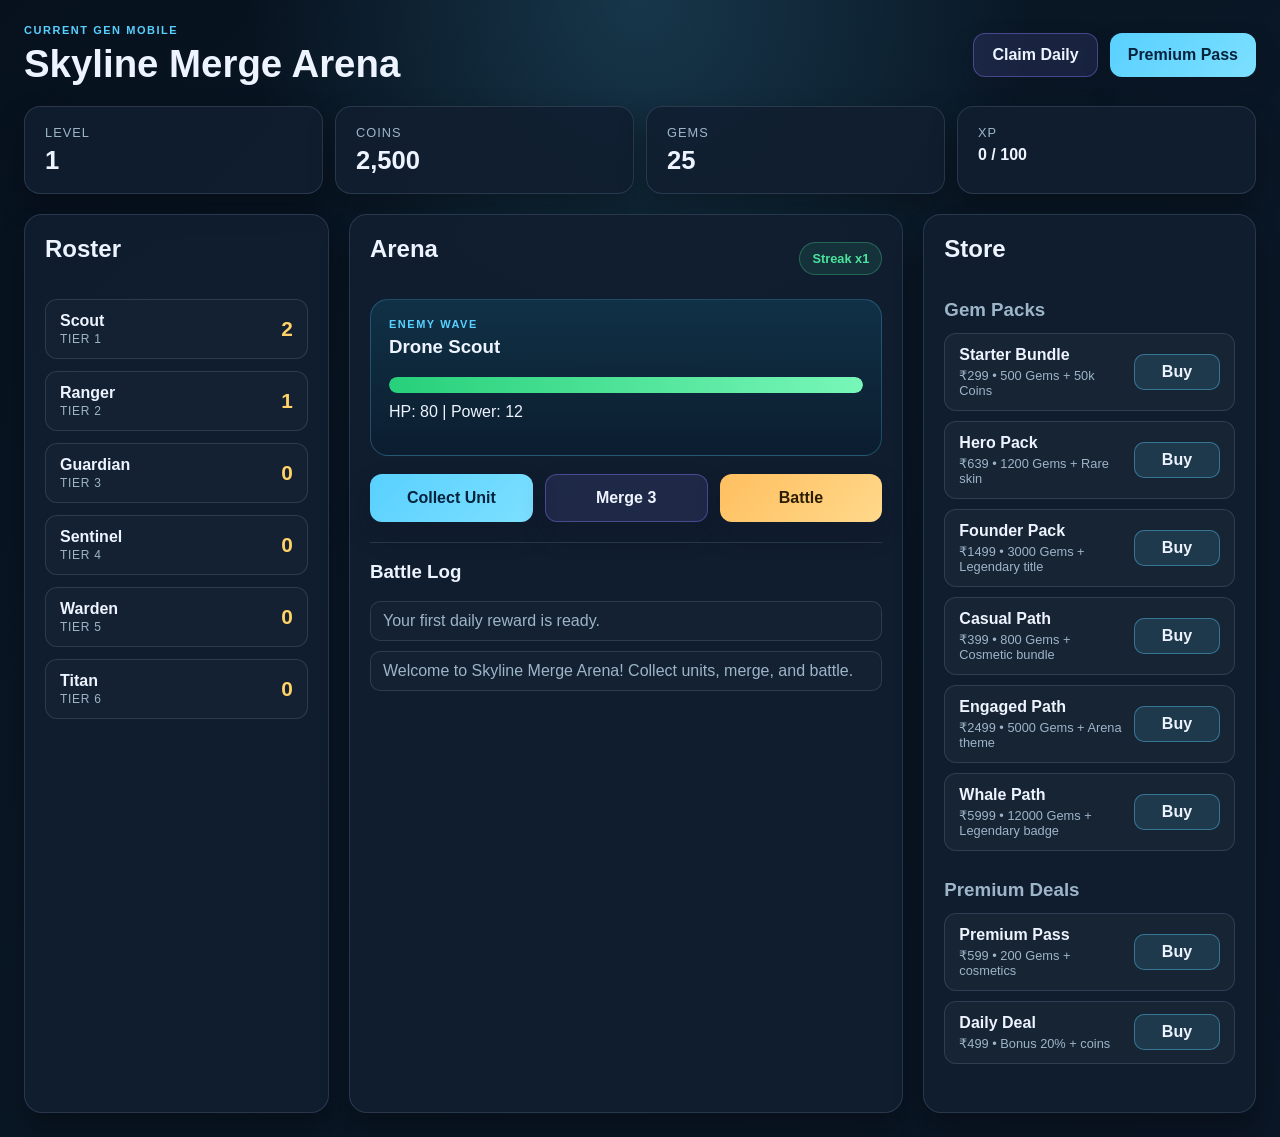
==== index.html @ 73dbbdb8 "Create a playable browser game prototype with merge gameplay, battle system, progression, and premiu" ====
<!DOCTYPE html>
<html lang="en">
  <head>
    <meta charset="UTF-8" />
    <meta name="viewport" content="width=device-width, initial-scale=1.0" />
    <title>Skyline Merge Arena</title>
    <link rel="stylesheet" href="style.css" />
  </head>
  <body>
    <div class="app-shell">
      <header class="topbar">
        <div>
          <p class="eyebrow">CURRENT GEN MOBILE</p>
          <h1>Skyline Merge Arena</h1>
        </div>
        <div class="topbar-actions">
          <button id="dailyRewardBtn" class="secondary">Claim Daily</button>
          <button id="premiumPassBtn" class="primary">Premium Pass</button>
        </div>
      </header>

      <section class="hud">
        <div class="stat-card">
          <span class="label">Level</span>
          <strong id="levelValue">1</strong>
        </div>
        <div class="stat-card">
          <span class="label">Coins</span>
          <strong id="coinsValue">2500</strong>
        </div>
        <div class="stat-card">
          <span class="label">Gems</span>
          <strong id="gemsValue">25</strong>
        </div>
        <div class="stat-card xp-card">
          <span class="label">XP</span>
          <strong id="xpValue">0 / 100</strong>
        </div>
      </section>

      <main class="game-layout">
        <aside class="panel left-panel">
          <div class="panel-header">
            <h2>Roster</h2>
          </div>
          <div id="inventoryList" class="inventory-list"></div>
        </aside>

        <section class="panel arena-panel">
          <div class="panel-header space-between">
            <h2>Arena</h2>
            <div class="pill" id="streakPill">Streak x1</div>
          </div>

          <div class="battle-panel">
            <div class="enemy-card">
              <p class="eyebrow">Enemy Wave</p>
              <h3 id="enemyName">Drone Scout</h3>
              <div class="life-bar">
                <span id="enemyHpBar"></span>
              </div>
              <p id="enemyStats">HP: 80 | Power: 12</p>
            </div>

            <div class="arena-controls">
              <button id="collectBtn" class="primary large">Collect Unit</button>
              <button id="mergeBtn" class="secondary large">Merge 3</button>
              <button id="battleBtn" class="accent large">Battle</button>
            </div>
          </div>

          <div class="log-panel">
            <h3>Battle Log</h3>
            <ul id="logList"></ul>
          </div>
        </section>

        <aside class="panel right-panel">
          <div class="panel-header">
            <h2>Store</h2>
          </div>

          <div class="store-section">
            <h3>Gem Packs</h3>
            <div id="gemShop" class="store-list"></div>
          </div>

          <div class="store-section">
            <h3>Premium Deals</h3>
            <div id="premiumShop" class="store-list"></div>
          </div>
        </aside>
      </main>
    </div>

    <script src="script.js"></script>
  </body>
</html>
---- style.css ----
* {
  box-sizing: border-box;
}

:root {
  --bg: #07111e;
  --bg-alt: #0f1e31;
  --panel: rgba(17, 30, 48, 0.9);
  --panel-strong: rgba(24, 44, 65, 0.96);
  --line: rgba(153, 177, 210, 0.18);
  --text: #edf3ff;
  --muted: #9db5c9;
  --primary: #58d0ff;
  --secondary: #8d7dff;
  --accent: #ffbf5f;
  --success: #4ae39c;
  --danger: #ff6b6b;
  --gold: #ffd166;
  --shadow: rgba(0, 0, 0, 0.3);
}

html, body {
  margin: 0;
  min-height: 100%;
  background:
    radial-gradient(circle at top, rgba(88, 208, 255, 0.18), transparent 30%),
    linear-gradient(135deg, var(--bg) 0%, #091725 40%, #0b1626 100%);
  color: var(--text);
  font-family: Inter, "Segoe UI", sans-serif;
}

body {
  padding: 24px;
}

button {
  border: 0;
  border-radius: 12px;
  font: inherit;
  cursor: pointer;
  transition: transform 0.15s ease, filter 0.2s ease;
}

button:hover {
  transform: translateY(-1px);
  filter: brightness(1.06);
}

.app-shell {
  max-width: 1500px;
  margin: 0 auto;
}

.topbar {
  display: flex;
  justify-content: space-between;
  align-items: center;
  margin-bottom: 20px;
}

.eyebrow {
  margin: 0 0 6px;
  color: var(--primary);
  text-transform: uppercase;
  letter-spacing: 0.14em;
  font-size: 11px;
  font-weight: 700;
}

h1, h2, h3, p {
  margin-top: 0;
}

h1 {
  margin-bottom: 0;
  font-size: clamp(2rem, 3vw, 3rem);
}

.topbar-actions {
  display: flex;
  gap: 12px;
}

.primary, .secondary, .accent {
  padding: 12px 18px;
  font-weight: 700;
  box-shadow: 0 12px 24px rgba(17, 20, 34, 0.25);
}

.primary {
  background: linear-gradient(135deg, var(--primary), #7de0ff);
  color: #06233d;
}

.secondary {
  background: rgba(141, 125, 255, 0.12);
  border: 1px solid rgba(141, 125, 255, 0.4);
  color: var(--text);
}

.accent {
  background: linear-gradient(135deg, var(--accent), #ffd98b);
  color: #2d1e00;
}

.large {
  padding: 14px 18px;
  width: 100%;
}

.hud {
  display: grid;
  grid-template-columns: repeat(4, minmax(140px, 1fr));
  gap: 12px;
  margin-bottom: 20px;
}

.stat-card {
  background: var(--panel);
  border: 1px solid var(--line);
  border-radius: 16px;
  box-shadow: 0 12px 28px var(--shadow);
  padding: 18px 20px;
  display: flex;
  flex-direction: column;
  gap: 6px;
}

.label {
  color: var(--muted);
  font-size: 0.8rem;
  text-transform: uppercase;
  letter-spacing: 0.08em;
}

#coinsValue, #gemsValue, #levelValue {
  font-size: clamp(1.5rem, 2vw, 2.2rem);
}

.game-layout {
  display: grid;
  grid-template-columns: 1.1fr 2fr 1.2fr;
  gap: 20px;
}

.panel {
  background: var(--panel);
  border: 1px solid var(--line);
  border-radius: 18px;
  box-shadow: 0 18px 28px var(--shadow);
  padding: 20px;
}

.panel-header {
  display: flex;
  align-items: center;
  justify-content: space-between;
  margin-bottom: 16px;
}

.space-between {
  justify-content: space-between;
}

.pill {
  display: inline-flex;
  align-items: center;
  padding: 8px 12px;
  border-radius: 999px;
  background: rgba(74, 227, 156, 0.1);
  color: var(--success);
  border: 1px solid rgba(74, 227, 156, 0.3);
  font-size: 0.8rem;
  font-weight: 700;
}

.inventory-list {
  display: grid;
  gap: 12px;
}

.unit-entry {
  display: flex;
  justify-content: space-between;
  align-items: center;
  padding: 12px 14px;
  border-radius: 12px;
  background: rgba(255, 255, 255, 0.02);
  border: 1px solid var(--line);
}

.unit-left {
  display: flex;
  flex-direction: column;
  gap: 2px;
}

.unit-name {
  font-weight: 700;
}

.unit-tier {
  font-size: 0.75rem;
  color: var(--muted);
  letter-spacing: 0.06em;
  text-transform: uppercase;
}

.unit-count {
  font-weight: 800;
  font-size: 1.3rem;
  color: var(--gold);
}

.battle-panel {
  display: grid;
  gap: 18px;
  margin-bottom: 20px;
}

.enemy-card {
  padding: 18px;
  background: linear-gradient(180deg, rgba(17, 51, 73, 0.9), rgba(11, 30, 48, 0.84));
  border-radius: 18px;
  border: 1px solid rgba(88, 208, 255, 0.25);
}

.life-bar {
  width: 100%;
  height: 16px;
  border-radius: 999px;
  background: rgba(255, 255, 255, 0.08);
  display: block;
  overflow: hidden;
  margin: 12px 0 10px;
}

.life-bar span {
  display: block;
  height: 100%;
  width: 100%;
  background: linear-gradient(90deg, #27d07a, #78f7b8);
  border-radius: inherit;
}

.arena-controls {
  display: grid;
  grid-template-columns: repeat(3, 1fr);
  gap: 12px;
}

.log-panel {
  border-top: 1px solid var(--line);
  padding-top: 18px;
}

.log-panel ul {
  list-style: none;
  padding: 0;
  margin: 0;
  display: grid;
  gap: 10px;
}

.log-panel li {
  background: rgba(255, 255, 255, 0.02);
  border: 1px solid var(--line);
  border-radius: 10px;
  padding: 10px 12px;
  color: var(--muted);
}

.store-section {
  margin-bottom: 28px;
}

.store-section h3 {
  margin-bottom: 12px;
  color: var(--muted);
}

.store-list {
  display: grid;
  gap: 10px;
}

.store-item {
  display: grid;
  grid-template-columns: 1fr auto;
  gap: 8px;
  align-items: center;
  padding: 12px 14px;
  border-radius: 12px;
  background: rgba(255, 255, 255, 0.03);
  border: 1px solid var(--line);
}

.store-info {
  display: flex;
  flex-direction: column;
  gap: 4px;
}

.store-name {
  font-weight: 700;
}

.store-meta {
  color: var(--muted);
  font-size: 0.8rem;
}

.buy-btn {
  min-width: 86px;
  padding: 8px 10px;
  border-radius: 10px;
  background: rgba(88, 208, 255, 0.12);
  color: var(--text);
  border: 1px solid rgba(88, 208, 255, 0.4);
  font-weight: 700;
}

@media (max-width: 1100px) {
  .game-layout {
    grid-template-columns: 1fr;
  }

  .hud {
    grid-template-columns: repeat(2, minmax(140px, 1fr));
  }
}

@media (max-width: 600px) {
  body {
    padding: 12px;
  }

  .topbar {
    flex-direction: column;
    align-items: flex-start;
    gap: 12px;
  }

  .arena-controls {
    grid-template-columns: 1fr;
  }
}
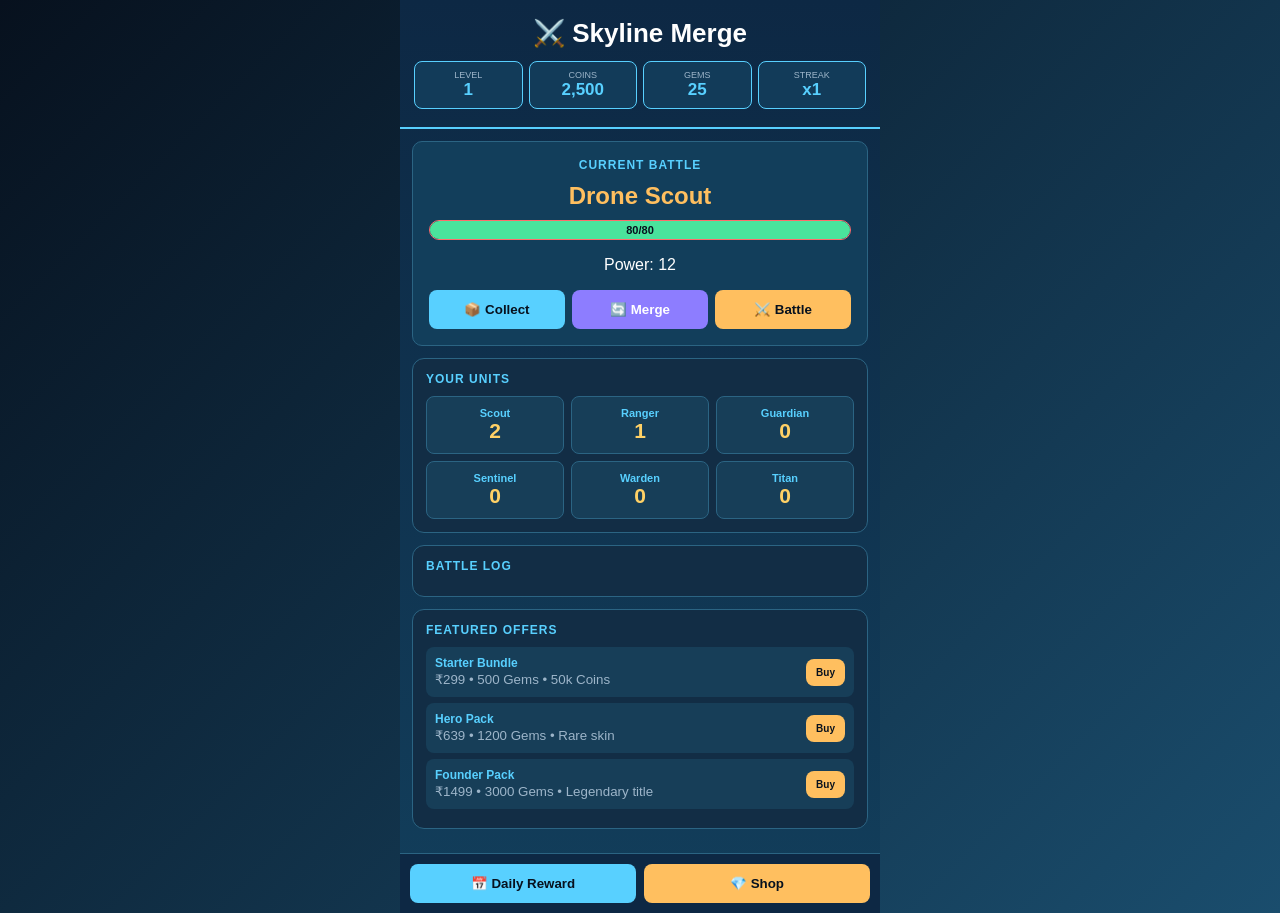
==== commit c85b4326: "Fix game UI so it works as a single playable mobile web page" ====
--- a/index.html
+++ b/index.html
@@ -1,98 +1,14 @@
 <!DOCTYPE html>
 <html lang="en">
-  <head>
-    <meta charset="UTF-8" />
-    <meta name="viewport" content="width=device-width, initial-scale=1.0" />
-    <title>Skyline Merge Arena</title>
-    <link rel="stylesheet" href="style.css" />
-  </head>
-  <body>
-    <div class="app-shell">
-      <header class="topbar">
-        <div>
-          <p class="eyebrow">CURRENT GEN MOBILE</p>
-          <h1>Skyline Merge Arena</h1>
-        </div>
-        <div class="topbar-actions">
-          <button id="dailyRewardBtn" class="secondary">Claim Daily</button>
-          <button id="premiumPassBtn" class="primary">Premium Pass</button>
-        </div>
-      </header>
-
-      <section class="hud">
-        <div class="stat-card">
-          <span class="label">Level</span>
-          <strong id="levelValue">1</strong>
-        </div>
-        <div class="stat-card">
-          <span class="label">Coins</span>
-          <strong id="coinsValue">2500</strong>
-        </div>
-        <div class="stat-card">
-          <span class="label">Gems</span>
-          <strong id="gemsValue">25</strong>
-        </div>
-        <div class="stat-card xp-card">
-          <span class="label">XP</span>
-          <strong id="xpValue">0 / 100</strong>
-        </div>
-      </section>
-
-      <main class="game-layout">
-        <aside class="panel left-panel">
-          <div class="panel-header">
-            <h2>Roster</h2>
-          </div>
-          <div id="inventoryList" class="inventory-list"></div>
-        </aside>
-
-        <section class="panel arena-panel">
-          <div class="panel-header space-between">
-            <h2>Arena</h2>
-            <div class="pill" id="streakPill">Streak x1</div>
-          </div>
-
-          <div class="battle-panel">
-            <div class="enemy-card">
-              <p class="eyebrow">Enemy Wave</p>
-              <h3 id="enemyName">Drone Scout</h3>
-              <div class="life-bar">
-                <span id="enemyHpBar"></span>
-              </div>
-              <p id="enemyStats">HP: 80 | Power: 12</p>
-            </div>
-
-            <div class="arena-controls">
-              <button id="collectBtn" class="primary large">Collect Unit</button>
-              <button id="mergeBtn" class="secondary large">Merge 3</button>
-              <button id="battleBtn" class="accent large">Battle</button>
-            </div>
-          </div>
-
-          <div class="log-panel">
-            <h3>Battle Log</h3>
-            <ul id="logList"></ul>
-          </div>
-        </section>
-
-        <aside class="panel right-panel">
-          <div class="panel-header">
-            <h2>Store</h2>
-          </div>
-
-          <div class="store-section">
-            <h3>Gem Packs</h3>
-            <div id="gemShop" class="store-list"></div>
-          </div>
-
-          <div class="store-section">
-            <h3>Premium Deals</h3>
-            <div id="premiumShop" class="store-list"></div>
-          </div>
-        </aside>
-      </main>
-    </div>
-
-    <script src="script.js"></script>
-  </body>
-</html>
+<head>
+<meta charset="UTF-8">
+<meta name="viewport" content="width=device-width, initial-scale=1.0, viewport-fit=cover">
+<title>Skyline Merge Arena</title>
+<style>
+*{box-sizing:border-box}body{margin:0;background:linear-gradient(135deg,#07111e,#1a4d6d);font-family:Arial,sans-serif;color:#fff;min-height:100vh}.game{max-width:480px;margin:auto;min-height:100vh;background:linear-gradient(180deg,#0d2844,#123e5b);display:flex;flex-direction:column}.header{padding:18px 14px;text-align:center;border-bottom:2px solid #58d0ff}.header h1{margin:0 0 12px;font-size:26px}.stats{display:grid;grid-template-columns:repeat(4,1fr);gap:6px}.stat{padding:8px 3px;background:#123b59;border:1px solid #58d0ff;border-radius:8px}.stat small{display:block;color:#9db5c9;font-size:9px;text-transform:uppercase}.stat b{font-size:17px;color:#58d0ff}.content{padding:12px;overflow:auto;flex:1}.card{background:#122d45;border:1px solid #2b6483;border-radius:12px;padding:13px;margin-bottom:12px}.title{font-size:12px;letter-spacing:1px;color:#58d0ff;font-weight:bold;margin-bottom:10px;text-transform:uppercase}.enemy{text-align:center;padding:16px;border-radius:10px;background:#123e5b}.enemy h2{margin:0 0 10px;color:#ffbf5f}.bar{height:20px;border-radius:10px;background:#07111e;border:1px solid #ff6b6b;overflow:hidden}.fill{height:100%;background:#4ae39c;display:flex;align-items:center;justify-content:center;color:#07111e;font-size:11px;font-weight:bold;transition:width .25s}.actions{display:grid;grid-template-columns:repeat(3,1fr);gap:7px;margin-top:14px}button{border:0;border-radius:8px;padding:12px 6px;font-weight:bold;cursor:pointer;color:#07111e}button:active{transform:scale(.95)}.blue{background:#58d0ff}.purple{background:#8d7dff;color:#fff}.gold{background:#ffbf5f}.units{display:grid;grid-template-columns:repeat(3,1fr);gap:7px}.unit{text-align:center;padding:10px 4px;background:#173e58;border-radius:8px;border:1px solid #2b6483}.unit b{display:block;color:#58d0ff;font-size:11px}.unit strong{color:#ffd166;font-size:21px}.log{font-size:11px;color:#9db5c9;max-height:110px;overflow:auto}.log div{padding:5px;border-left:2px solid #58d0ff;margin:4px 0;background:#0d2844}.offer{display:flex;justify-content:space-between;align-items:center;padding:9px;margin:6px 0;border-radius:8px;background:#173e58}.offer b{display:block;color:#58d0ff;font-size:12px}.offer small{color:#9db5c9}.offer button{padding:8px 10px;font-size:10px}.nav{padding:10px;background:#0d2844;border-top:1px solid #2b6483;display:grid;grid-template-columns:1fr 1fr;gap:8px}.shop{display:none;position:fixed;inset:0;background:#000b;align-items:center;justify-content:center;padding:20px}.shop.open{display:flex}.modal{max-width:430px;width:100%;max-height:90vh;overflow:auto;background:#0d2844;border:2px solid #58d0ff;border-radius:14px;padding:16px}.modal h2{text-align:center;color:#58d0ff}.close{float:right;background:#ff6b6b;padding:6px 10px}.toast{position:fixed;bottom:20px;left:50%;transform:translateX(-50%);background:#58d0ff;color:#07111e;padding:12px 18px;border-radius:8px;font-weight:bold}
+</style>
+</head>
+<body><div class="game"><header class="header"><h1>⚔️ Skyline Merge</h1><div class="stats"><div class="stat"><small>Level</small><b id="level">1</b></div><div class="stat"><small>Coins</small><b id="coins">2500</b></div><div class="stat"><small>Gems</small><b id="gems">25</b></div><div class="stat"><small>Streak</small><b id="streak">x1</b></div></div></header><main class="content"><section class="card enemy"><div class="title">Current Battle</div><h2 id="enemy">Drone Scout</h2><div class="bar"><div id="hp" class="fill" style="width:100%">80/80</div></div><p id="power">Power: 12</p><div class="actions"><button class="blue" onclick="game.collect()">📦 Collect</button><button class="purple" onclick="game.merge()">🔄 Merge</button><button class="gold" onclick="game.battle()">⚔️ Battle</button></div></section><section class="card"><div class="title">Your Units</div><div id="units" class="units"></div></section><section class="card"><div class="title">Battle Log</div><div id="log" class="log"></div></section><section class="card"><div class="title">Featured Offers</div><div id="offers"></div></section></main><nav class="nav"><button class="blue" onclick="game.daily()">📅 Daily Reward</button><button class="gold" onclick="openShop()">💎 Shop</button></nav></div><div id="shop" class="shop"><div class="modal"><button class="close" onclick="closeShop()">✕</button><h2>Gem Shop</h2><div id="shopList"></div></div></div><script>
+const units=[['Scout',12],['Ranger',18],['Guardian',28],['Sentinel',42],['Warden',64],['Titan',96]], enemies=[['Drone Scout',80,12],['Shadow Runner',120,18],['Fortress Tank',180,24],['Sky Warden',260,34],['Void Titan',340,46]], packs=[['Starter Bundle',500,'₹299','50k Coins'],['Hero Pack',1200,'₹639','Rare skin'],['Founder Pack',3000,'₹1499','Legendary title'],['Casual Path',800,'₹399','Cosmetic'],['Engaged Path',5000,'₹2499','Arena theme'],['Whale Path',12000,'₹5999','Legendary badge']];
+const game={level:1,coins:2500,gems:25,streak:1,xp:0,next:100,inv:[2,1,0,0,0,0],enemy:0,logs:[],newPlayer:true,init(){this.newEnemy();this.render();this.shop();this.log('Welcome! Collect, merge and battle.')},newEnemy(){let e=enemies[this.enemy++%enemies.length];this.e=e;this.render()},log(x){this.logs.unshift(x);this.logs=this.logs.slice(0,8)},collect(){let r=Math.random(),t=r>.995?4:r>.97?3:r>.92?2:r>.82?1:0;this.inv[t]++;this.coins+=75;this.log('Collected '+units[t][0]+'! +75 Coins');this.merge(true);this.render()},merge(silent=false){for(let i=0;i<5;i++)if(this.inv[i]>=3){this.inv[i]-=3;this.inv[i+1]++;this.coins+=250*(i+1);this.log('Merged 3x '+units[i][0]+' into '+units[i+1][0]+'!');this.render();return}if(!silent)this.log('Collect three matching units to merge.');this.render()},battle(){let power=this.inv.reduce((a,n,i)=>a+n*(i+1)*units[i][1],0),chance=Math.min(.92,Math.max(.3,power*.6/(power*.6+this.e[2]*1.2)));if(Math.random()<chance){let c=300+this.level*15,x=25+this.level*2;this.coins+=c;this.xp+=x;this.log('Victory! +'+c+' Coins, +'+x+' XP');this.levelUp();this.newEnemy()}else{let p=150+this.level*8;this.coins=Math.max(0,this.coins-p);this.log('Defeat! -'+p+' Coins');this.newEnemy()}this.render()},levelUp(){while(this.xp>=this.next){this.xp-=this.next;this.next=Math.round(this.next*1.15);this.level++;if(this.level===50){this.gems+=100;this.log('Level 50 reward: +100 Gems')}if(this.level===100){this.gems+=300;this.log('Level 100 reward: +300 Gems')}if(this.level===1000){this.gems+=2000;this.log('Level 1000 reward: +2000 Gems')}}},daily(){let c=750+this.streak*120,g=Math.min(10,2+this.streak);this.coins+=c;this.gems+=g;this.streak++;this.log('Daily reward: +'+c+' Coins, +'+g+' Gems');this.render()},buy(g){let n=this.newPlayer?Math.round(g*1.2):g;this.gems+=n;this.coins+=100;this.log('Purchase demo: +'+n+' Gems (20% new-player bonus)');this.render();toast('+'+n+' Gems')},render(){document.getElementById('level').textContent=this.level;document.getElementById('coins').textContent=Math.floor(this.coins).toLocaleString('en-IN');document.getElementById('gems').textContent=this.gems;document.getElementById('streak').textContent='x'+this.streak;document.getElementById('enemy').textContent=this.e[0];document.getElementById('power').textContent='Power: '+this.e[2];document.getElementById('hp').textContent=this.e[1]+'/'+this.e[1];document.getElementById('units').innerHTML=units.map((u,i)=>'<div class="unit"><b>'+u[0]+'</b><strong>'+this.inv[i]+'</strong></div>').join('');document.getElementById('log').innerHTML=this.logs.map(x=>'<div>'+x+'</div>').join('')},shop(){document.getElementById('offers').innerHTML=packs.slice(0,3).map(p=>this.offer(p)).join('');document.getElementById('shopList').innerHTML=packs.map(p=>this.offer(p)).join('')},offer(p){return '<div class="offer"><div><b>'+p[0]+'</b><small>'+p[2]+' • '+p[1]+' Gems • '+p[3]+'</small></div><button class="gold" onclick="game.buy('+p[1]+')">Buy</button></div>'}};function openShop(){document.getElementById('shop').classList.add('open')}function closeShop(){document.getElementById('shop').classList.remove('open')}function toast(x){let t=document.createElement('div');t.className='toast';t.textContent=x;document.body.appendChild(t);setTimeout(()=>t.remove(),1800)}game.init();
+</script></body></html>
